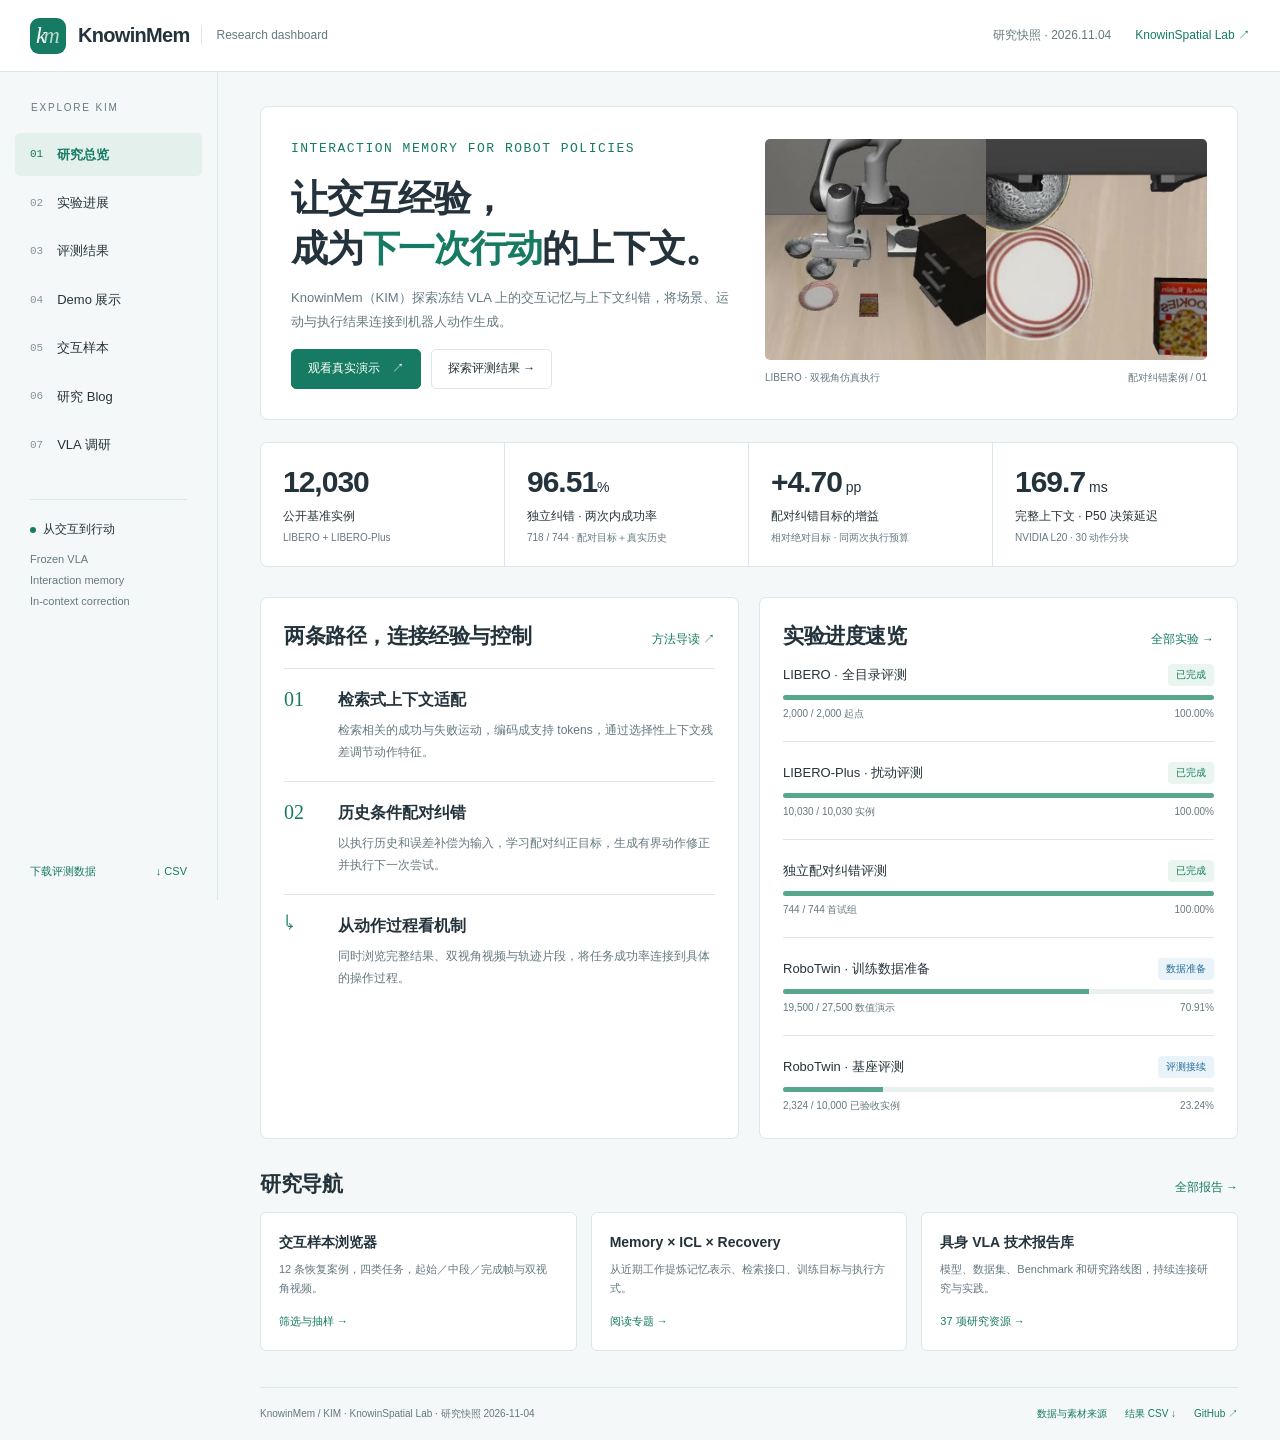
==== KnowinMem/index.html @ 3365cfcb "Publish KnowinMem research dashboard and refresh KnowinSpatial Lab branding" ====
<!doctype html>
<html lang="zh-CN">
<head>
  <meta charset="utf-8">
  <meta name="viewport" content="width=device-width,initial-scale=1">
  <meta name="theme-color" content="#167b62">
  <title>KnowinMem · 交互记忆与机器人纠错</title>
  <meta name="description" content="KnowinMem (KIM) 研究看板：交互记忆、上下文适配与机器人纠错。探索实验进展、完整评测、真实仿真 Demo、交互样本和具身 VLA 技术报告。">
  <meta property="og:title" content="KnowinMem · From interaction to better action">
  <meta property="og:description" content="实验、演示、数据与研究，一站探索 KIM。KnowinSpatial Lab 出品。">
  <meta property="og:type" content="website">
  <meta property="og:url" content="https://knowin-29.github.io/KnowinMem/">
  <meta property="og:image" content="https://knowin-29.github.io/KnowinMem/assets/demo-spatial-poster.jpg">
  <link rel="canonical" href="https://knowin-29.github.io/KnowinMem/">
  <link rel="icon" href="../assets/favicon.svg" type="image/svg+xml">
  <link rel="stylesheet" href="style.css">
  <script src="app.js" defer></script>
</head>
<body>
  <a class="skip" href="#content">跳至内容</a>
  <header class="topbar">
    <a class="brand" href="#overview"><span class="brand-mark" aria-hidden="true">k<span>m</span></span><strong>KnowinMem</strong><span class="brand-sub">Research dashboard</span></a>
    <div class="top-links"><span class="edition">研究快照 · 2026.11.04</span><a href="/">KnowinSpatial Lab ↗</a></div>
  </header>
  <div class="shell">
    <aside class="sidebar">
      <p class="nav-label">EXPLORE KIM</p>
      <nav aria-label="看板栏目">
        <a href="#overview" data-page="overview"><span>01</span>研究总览</a>
        <a href="#experiments" data-page="experiments"><span>02</span>实验进展</a>
        <a href="#results" data-page="results"><span>03</span>评测结果</a>
        <a href="#demos" data-page="demos"><span>04</span>Demo 展示</a>
        <a href="#samples" data-page="samples"><span>05</span>交互样本</a>
        <a href="#blog" data-page="blog"><span>06</span>研究 Blog</a>
        <a href="#research" data-page="research"><span>07</span>VLA 调研</a>
      </nav>
      <div class="sidebar-note"><span class="dot"></span>从交互到行动<p>Frozen VLA<br>Interaction memory<br>In-context correction</p></div>
      <a class="sidebar-bottom" href="data/results.csv" download>下载评测数据 <span>↓ CSV</span></a>
    </aside>
    <main id="content" tabindex="-1"><p class="loading">正在加载研究看板…</p></main>
  </div>
  <noscript><div class="noscript">请启用 JavaScript 浏览交互看板。也可以直接阅读<a href="reports/technical-roadmap.html">VLA 技术报告</a>，或下载<a href="data/results.csv">完整评测表</a>。</div></noscript>
</body>
</html>
---- KnowinMem/style.css ----
:root{color-scheme:light;--ink:#24333b;--muted:#657981;--line:#dde6e8;--green:#167b62;--soft:#eaf5f0;--blue:#2376a0;--bg:#f5f8f8;--white:#fff;--serif:Georgia,"Noto Serif SC",serif}*{box-sizing:border-box}body{margin:0;color:var(--ink);background:var(--bg);font:14px/1.65 -apple-system,BlinkMacSystemFont,"Segoe UI","PingFang SC","Microsoft YaHei",sans-serif;-webkit-font-smoothing:antialiased}a{color:var(--green);text-decoration:none}a:hover{text-decoration:underline;text-underline-offset:4px}button,input,select{font:inherit}button,a,select,input{ -webkit-tap-highlight-color:transparent}button{cursor:pointer}button:disabled{cursor:default;opacity:.4}button:focus-visible,a:focus-visible,input:focus-visible,select:focus-visible,summary:focus-visible{outline:3px solid #74b7a4;outline-offset:3px}button,input,select{border:1px solid var(--line);border-radius:6px;background:white;color:var(--ink);padding:8px 12px}button:hover{border-color:var(--green)}h1,h2,h3,p{margin-top:0}h1{font-size:36px;letter-spacing:-1.2px;line-height:1.32;margin-bottom:12px}h2{font-size:21px;letter-spacing:-.4px;line-height:1.4;margin-bottom:14px}h3{font-size:16px;line-height:1.5;margin-bottom:8px}p{margin-bottom:14px}img{display:block;max-width:100%;height:auto}.nowrap{white-space:nowrap}.topbar{height:72px;background:#fff;border-bottom:1px solid var(--line);display:flex;align-items:center;justify-content:space-between;padding:0 30px;position:sticky;top:0;z-index:20}.brand{display:flex;gap:12px;align-items:center;color:var(--ink);white-space:nowrap}.brand:hover{text-decoration:none}.brand strong{font-size:20px;letter-spacing:-.7px}.brand-mark{display:inline-flex;align-items:center;justify-content:center;font:italic 23px var(--serif);color:#fff;background:var(--green);width:36px;height:36px;border-radius:9px;letter-spacing:-3px;padding-right:3px}.brand-mark span{opacity:.7}.brand-sub{border-left:1px solid var(--line);padding-left:14px;color:var(--muted);font-size:12px}.top-links{display:flex;gap:24px;font-size:12px;align-items:center}.edition{color:var(--muted)}.shell{display:grid;grid-template-columns:218px minmax(0,1fr);max-width:1800px;margin:auto}.sidebar{height:calc(100vh - 72px);position:sticky;top:72px;border-right:1px solid var(--line);padding:28px 15px 20px;display:flex;flex-direction:column}.nav-label{font-size:10px;color:var(--muted);letter-spacing:1.8px;padding:0 16px;margin-bottom:16px}.sidebar nav{display:grid;gap:5px}.sidebar nav a{padding:11px 15px;color:var(--ink);font-size:13px;display:flex;gap:14px;align-items:center;border-radius:5px}.sidebar nav a span{font:11px ui-monospace,monospace;color:#84959b}.sidebar nav a:hover{background:#eef3f2;text-decoration:none}.sidebar nav a[aria-current=page]{color:var(--green);background:#e3f0eb;font-weight:650}.sidebar nav a[aria-current=page] span{color:var(--green)}.sidebar-note{margin:32px 15px 0;border-top:1px solid var(--line);padding-top:20px;font-size:12px}.sidebar-note p{font-size:11px;color:var(--muted);line-height:1.9;margin:10px 0}.dot{width:6px;height:6px;background:var(--green);display:inline-block;border-radius:50%;margin-right:7px}.sidebar-bottom{margin:auto 15px 0;padding-top:24px;font-size:11px;display:flex;justify-content:space-between;gap:12px}main{min-width:0;padding:34px 42px 18px;max-width:1420px;width:100%;margin:auto;min-height:calc(100vh - 72px)}.eyebrow{font:11px ui-monospace,SFMono-Regular,Consolas,monospace;letter-spacing:1.5px;color:var(--green);text-transform:uppercase;margin-bottom:12px}.lead{color:var(--muted);font-size:15px;line-height:1.85;max-width:740px}.page-head{display:flex;align-items:flex-start;justify-content:space-between;gap:24px;margin-bottom:24px}.page-head h1{font-size:30px}.page-head .lead{margin-bottom:0}.actions{display:flex;gap:10px;flex-wrap:wrap;align-items:center}.btn{display:inline-flex;align-items:center;justify-content:center;gap:12px;font-size:12px;padding:9px 16px;border:1px solid var(--line);border-radius:5px;background:#fff;color:var(--ink)}.btn:hover{border-color:var(--green);text-decoration:none}.btn.primary{background:var(--green);border-color:var(--green);color:#fff}.hero{display:grid;grid-template-columns:1fr 1fr;gap:32px;background:white;border:1px solid var(--line);padding:30px;border-radius:8px;align-items:center}.hero h1{font-size:37px;line-height:1.35}.hero h1 em{font-style:normal;color:var(--green)}.hero p{font-size:13px;color:var(--muted);line-height:1.9}.hero .eyebrow{color:var(--green)}.hero-media{margin:0;min-width:0}.hero-media img{border-radius:5px;width:100%;aspect-ratio:2/1;object-fit:cover;background:#e7ece8}.hero-media figcaption{display:flex;justify-content:space-between;color:var(--muted);font-size:10px;padding-top:10px;gap:8px}.metrics{display:grid;grid-template-columns:repeat(4,minmax(0,1fr));margin:22px 0 30px;border:1px solid var(--line);background:white;border-radius:7px}.metric{padding:19px 22px;border-right:1px solid var(--line)}.metric:last-child{border:0}.metric strong{display:block;font-size:30px;line-height:1.35;font-weight:650;letter-spacing:-1px;font-variant-numeric:tabular-nums}.metric strong small{font-size:14px;font-weight:450;letter-spacing:0}.metric span{display:block;font-size:12px;color:var(--ink);margin-top:5px}.metric p{font-size:10px;color:var(--muted);margin:3px 0 0}.section{margin:30px 0}.section-heading{display:flex;justify-content:space-between;gap:20px;align-items:baseline;margin-bottom:14px}.section-heading h2{margin:0}.section-heading a{font-size:12px}.panel{background:#fff;border:1px solid var(--line);border-radius:7px;padding:23px;min-width:0}.two-col{display:grid;grid-template-columns:1fr 1fr;gap:20px}.three-col{display:grid;grid-template-columns:repeat(3,1fr);gap:18px}.mechanism{border-top:1px solid var(--line);padding-top:19px;margin-top:18px;display:grid;grid-template-columns:40px 1fr;gap:14px}.mechanism:first-child{border:0;margin:0;padding:0}.mechanism .num{color:var(--green);font:20px var(--serif)}.mechanism p,.card p{font-size:12px;color:var(--muted);margin-bottom:0;line-height:1.8}.pill{display:inline-block;border-radius:4px;padding:3px 8px;background:var(--soft);color:var(--green);font-size:10px;white-space:nowrap}.pill.running{background:#eaf2fa;color:#286f9a}.pill.planned{background:#f1f2f2;color:#6c7c83}.small{font-size:12px;color:var(--muted)}.muted{color:var(--muted)}.mono{font:11px ui-monospace,monospace}.table-wrap{overflow-x:auto;background:#fff;border:1px solid var(--line);border-radius:6px}table{border-collapse:collapse;width:100%;font-size:12px;text-align:left}th{background:#f1f6f5;color:#52666f;font-weight:550;font-size:11px;white-space:nowrap}th,td{padding:12px 15px;border-bottom:1px solid var(--line);vertical-align:middle}tbody tr:last-child td{border-bottom:0}td.num,th.num{text-align:right;font-variant-numeric:tabular-nums;white-space:nowrap}td .sub{display:block;font-size:10px;color:var(--muted);margin-top:2px}.emphasis td{background:#edf7f2}.total td{font-weight:650;border-top:1px solid #c5d8cf}.table-note{font-size:11px;color:var(--muted);line-height:1.85;margin:10px 0 0}.progress-list{display:grid;gap:20px}.progress-item{border-bottom:1px solid var(--line);padding-bottom:18px}.progress-item:last-child{border:0;padding-bottom:0}.progress-top{display:flex;justify-content:space-between;align-items:center;gap:10px;font-size:13px;margin-bottom:9px}.track{height:5px;background:#eaf0ee;border-radius:6px;overflow:hidden}.track i{display:block;height:100%;background:#57a78e}.progress-meta{display:flex;justify-content:space-between;gap:10px;margin:6px 0 0;font-size:10px;color:var(--muted)}.timeline{list-style:none;padding:0;margin:0}.timeline li{display:grid;grid-template-columns:88px 1fr;gap:14px;border-bottom:1px solid var(--line);padding:14px 0}.timeline li:last-child{border:0}.timeline time{font:11px ui-monospace,monospace;color:var(--muted);padding-top:4px}.timeline p{font-size:12px;margin:3px 0 0;color:var(--muted)}.timeline strong{font-size:13px;font-weight:550}.toolbar{display:flex;gap:12px;align-items:center;flex-wrap:wrap;margin:18px 0}.toolbar input{min-width:180px;flex:1;max-width:360px;font-size:12px}.toolbar select{font-size:12px}.tabs{display:flex;flex-wrap:wrap;gap:5px}.tabs button{font-size:12px;background:transparent;border-color:transparent}.tabs button.active{color:var(--green);background:#e4f1eb;border-color:#bfdace}.charts{display:grid;grid-template-columns:1.1fr 1fr;gap:20px;margin-top:24px}.bars{display:grid;gap:15px}.bar-label{display:flex;justify-content:space-between;font-size:11px;margin-bottom:5px}.bar-track{background:#f0f4f3;height:14px;border-radius:2px;overflow:hidden}.bar-track span{height:100%;display:block;background:#9bc7b7}.bar-track .accent{background:var(--green)}.bar-track .blue{background:#7eaec5}.video-grid{align-items:start;display:grid;grid-template-columns:1fr 1fr;gap:20px}.video-card{background:#fff;border:1px solid var(--line);border-radius:7px;overflow:hidden}.video-card video{width:100%;display:block;aspect-ratio:2/1;background:#e1e8e5}.video-copy{padding:17px 20px}.video-copy p{font-size:12px;color:var(--muted);margin:7px 0 11px}.video-title{display:flex;align-items:center;justify-content:space-between;gap:12px}.video-title h3{margin:0}.video-meta{display:flex;gap:14px;font-size:10px;color:var(--muted);flex-wrap:wrap}.pair{padding:18px;background:#f0f5f3;border-top:1px solid var(--line)}.pair summary{font-size:12px;color:var(--green);cursor:pointer;margin-bottom:8px}.pair video{margin-top:8px}.sample-layout{display:grid;grid-template-columns:minmax(0,1.55fr) minmax(230px,.7fr);gap:24px}.sample-main video{width:100%;aspect-ratio:2/1;background:#e1e8e5;border-radius:5px}.frames{display:grid;grid-template-columns:repeat(3,minmax(0,1fr));gap:8px;margin-top:14px}.frames figure{margin:0}.frames img{width:100%;aspect-ratio:2/1;object-fit:cover;border-radius:3px}.frames figcaption{color:var(--muted);font-size:10px;margin-top:4px}.sample-details dl{margin:16px 0}.sample-details dl div{display:flex;justify-content:space-between;gap:15px;border-bottom:1px solid var(--line);padding:9px 0;font-size:12px}.sample-details dt{color:var(--muted)}.sample-details dd{margin:0;text-align:right}.sample-details h2{font-size:18px}.sample-actions{display:flex;gap:8px;flex-wrap:wrap;margin-top:20px}.sample-actions button{font-size:12px}.result-count{font-size:11px;color:var(--muted);margin-left:auto}.article-list{display:grid;grid-template-columns:repeat(2,minmax(0,1fr));gap:20px}.article-card{display:flex;flex-direction:column;background:white;border:1px solid var(--line);border-radius:7px;padding:26px;color:var(--ink);transition:border-color .15s}.article-card:hover{text-decoration:none;border-color:#79ac98}.article-card .index{font:italic 35px var(--serif);color:#b7cfc4;margin-bottom:20px}.article-card h2{font-size:20px;margin-bottom:10px}.article-card p{font-size:13px;color:var(--muted);line-height:1.85}.article-card .read{color:var(--green);font-size:12px;margin-top:auto}.figure{margin:0}.figure img{background:white;width:100%;border-radius:4px}.figure figcaption{font-size:11px;color:var(--muted);margin-top:12px}.resource-grid{display:grid;grid-template-columns:repeat(3,minmax(0,1fr));gap:14px}.resource{display:block;padding:18px;border:1px solid var(--line);background:#fff;border-radius:6px;color:var(--ink)}.resource:hover{text-decoration:none;border-color:#79ac98}.resource strong{display:block;font-size:14px}.resource p{font-size:11px;color:var(--muted);margin:6px 0 12px}.resource span{color:var(--green);font-size:11px}.library-table td{vertical-align:top}.library-table td:first-child{min-width:160px}.library-table td:nth-child(3){min-width:230px}.footer{margin-top:36px;padding:18px 0 0;border-top:1px solid var(--line);font-size:10px;color:var(--muted);display:flex;justify-content:space-between;gap:14px;flex-wrap:wrap}.footer nav{display:flex;gap:18px}.skip{position:fixed;left:10px;top:-100px;background:#fff;padding:10px;z-index:99}.skip:focus{top:10px}.noscript{padding:40px}.loading{padding:50px;color:var(--muted)}.empty{padding:32px;color:var(--muted);text-align:center}.article-page{max-width:940px;margin:0 auto;padding:48px 32px}.article-page header{border-bottom:1px solid var(--line);padding-bottom:24px;margin-bottom:30px}.article-page h1{font-size:34px}.article-page h2{margin-top:35px}.article-page h3{margin-top:25px}.article-page p,.article-page li{font-size:14px;line-height:1.95}.article-page .intro{font-size:17px;color:var(--muted)}.article-page .callout{padding:20px 24px;background:#eaf3ee;border-left:3px solid var(--green);margin:24px 0}.article-page table{font-size:12px}.article-page .toc{display:flex;flex-wrap:wrap;gap:10px 20px;font-size:12px;margin-top:20px}.article-page figure{margin:25px 0;background:white;border:1px solid var(--line);padding:16px}.article-page figcaption{font-size:11px;color:var(--muted);margin-top:12px}.article-page .sources{font-size:12px;line-height:1.8}.article-page .sources li{font-size:12px}.tagline{font-size:11px;color:var(--muted)}@media(min-width:1500px){.hero h1{font-size:43px}}@media(max-width:1100px){main{padding:26px}.hero{gap:20px;padding:24px}.hero h1{font-size:30px}.hero .lead{font-size:12px}.metric{padding:16px}.metric strong{font-size:26px}.resource-grid{grid-template-columns:1fr 1fr}.brand-sub{display:none}.shell{grid-template-columns:190px minmax(0,1fr)}}@media(max-width:800px){.topbar{height:62px;padding:0 20px}.top-links .edition{display:none}.top-links{font-size:11px}.brand strong{font-size:18px}.shell{display:block}.sidebar{height:auto;position:sticky;top:62px;z-index:15;padding:8px 14px;background:var(--bg);border-right:0;border-bottom:1px solid var(--line)}.sidebar nav{display:flex;gap:4px;overflow-x:auto;scrollbar-width:thin}.sidebar nav a{padding:8px 12px;white-space:nowrap;font-size:12px}.sidebar nav a span,.nav-label,.sidebar-note,.sidebar-bottom{display:none}main{padding:24px 20px}.hero{grid-template-columns:1fr 1fr}.hero h1{font-size:27px}.metrics{grid-template-columns:1fr 1fr}.metric:nth-child(2){border-right:0}.metric:nth-child(-n+2){border-bottom:1px solid var(--line)}.two-col,.charts{grid-template-columns:1fr}.sample-layout{grid-template-columns:1fr}.three-col{grid-template-columns:1fr}.article-card{padding:22px}.page-head{margin-bottom:20px}.page-head h1{font-size:27px}}@media(max-width:560px){.topbar{padding:0 16px}.brand{gap:9px}.brand-mark{width:31px;height:31px;font-size:20px}.top-links a{max-width:125px;font-size:10px;text-align:right}.hero{grid-template-columns:1fr;padding:22px;gap:22px}.hero h1{font-size:32px}.hero p{font-size:12px}.hero-media figcaption{font-size:9px}.metrics{margin-top:16px}.metric{padding:16px}.metric strong{font-size:27px}.metric span{font-size:11px}.metric p{font-size:10px}.page-head{display:block}.page-head .actions{margin-top:15px}.lead{font-size:13px}.video-grid,.article-list,.resource-grid{grid-template-columns:1fr}.panel{padding:19px}.toolbar{gap:8px}.toolbar input{max-width:none;width:100%;flex-basis:100%}.toolbar select{max-width:100%}.tabs{gap:1px}.tabs button{padding:7px 9px;font-size:11px}th,td{padding:10px 12px}.table-note{font-size:10px}.section-heading h2{font-size:19px}.timeline li{grid-template-columns:75px 1fr;gap:10px}.article-page{padding:30px 20px}.article-page h1{font-size:28px}.article-page .intro{font-size:15px}.article-page p,.article-page li{font-size:13px}.article-page figure{padding:8px}.result-count{margin-left:0}.footer{font-size:9px}}@media(prefers-reduced-motion:reduce){*{scroll-behavior:auto!important;transition:none!important}}@media print{.sidebar,.topbar,.toolbar,.actions,.footer{display:none}.shell{display:block}main,.article-page{max-width:none;padding:0}body{background:white}.panel,.table-wrap,.hero{break-inside:avoid}a{color:inherit}}
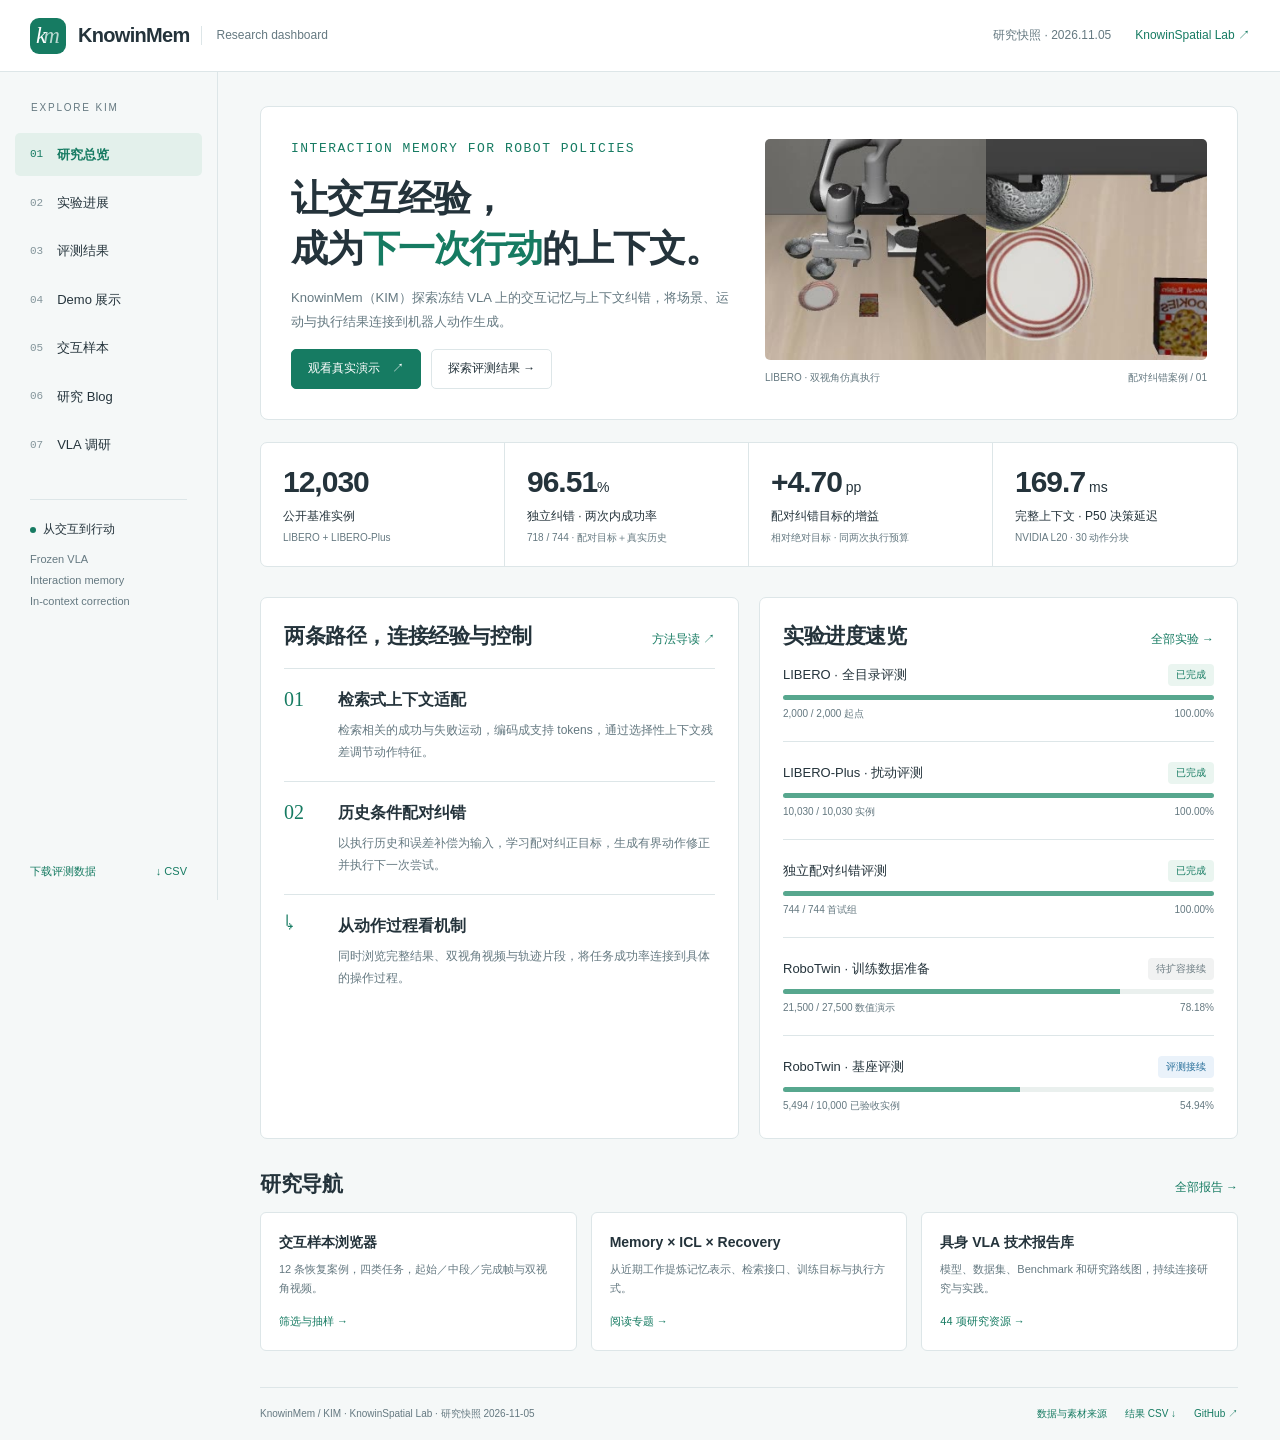
==== commit 0ca4ec90: "Refresh verified RoboTwin progress and mobile table layout" ====
--- a/KnowinMem/index.html
+++ b/KnowinMem/index.html
@@ -20,7 +20,7 @@
   <a class="skip" href="#content">跳至内容</a>
   <header class="topbar">
     <a class="brand" href="#overview"><span class="brand-mark" aria-hidden="true">k<span>m</span></span><strong>KnowinMem</strong><span class="brand-sub">Research dashboard</span></a>
-    <div class="top-links"><span class="edition">研究快照 · 2026.11.04</span><a href="/">KnowinSpatial Lab ↗</a></div>
+    <div class="top-links"><span class="edition">研究快照 · 2026.11.05</span><a href="/">KnowinSpatial Lab ↗</a></div>
   </header>
   <div class="shell">
     <aside class="sidebar">
--- a/KnowinMem/style.css
+++ b/KnowinMem/style.css
@@ -1 +1,2 @@
 :root{color-scheme:light;--ink:#24333b;--muted:#657981;--line:#dde6e8;--green:#167b62;--soft:#eaf5f0;--blue:#2376a0;--bg:#f5f8f8;--white:#fff;--serif:Georgia,"Noto Serif SC",serif}*{box-sizing:border-box}body{margin:0;color:var(--ink);background:var(--bg);font:14px/1.65 -apple-system,BlinkMacSystemFont,"Segoe UI","PingFang SC","Microsoft YaHei",sans-serif;-webkit-font-smoothing:antialiased}a{color:var(--green);text-decoration:none}a:hover{text-decoration:underline;text-underline-offset:4px}button,input,select{font:inherit}button,a,select,input{ -webkit-tap-highlight-color:transparent}button{cursor:pointer}button:disabled{cursor:default;opacity:.4}button:focus-visible,a:focus-visible,input:focus-visible,select:focus-visible,summary:focus-visible{outline:3px solid #74b7a4;outline-offset:3px}button,input,select{border:1px solid var(--line);border-radius:6px;background:white;color:var(--ink);padding:8px 12px}button:hover{border-color:var(--green)}h1,h2,h3,p{margin-top:0}h1{font-size:36px;letter-spacing:-1.2px;line-height:1.32;margin-bottom:12px}h2{font-size:21px;letter-spacing:-.4px;line-height:1.4;margin-bottom:14px}h3{font-size:16px;line-height:1.5;margin-bottom:8px}p{margin-bottom:14px}img{display:block;max-width:100%;height:auto}.nowrap{white-space:nowrap}.topbar{height:72px;background:#fff;border-bottom:1px solid var(--line);display:flex;align-items:center;justify-content:space-between;padding:0 30px;position:sticky;top:0;z-index:20}.brand{display:flex;gap:12px;align-items:center;color:var(--ink);white-space:nowrap}.brand:hover{text-decoration:none}.brand strong{font-size:20px;letter-spacing:-.7px}.brand-mark{display:inline-flex;align-items:center;justify-content:center;font:italic 23px var(--serif);color:#fff;background:var(--green);width:36px;height:36px;border-radius:9px;letter-spacing:-3px;padding-right:3px}.brand-mark span{opacity:.7}.brand-sub{border-left:1px solid var(--line);padding-left:14px;color:var(--muted);font-size:12px}.top-links{display:flex;gap:24px;font-size:12px;align-items:center}.edition{color:var(--muted)}.shell{display:grid;grid-template-columns:218px minmax(0,1fr);max-width:1800px;margin:auto}.sidebar{height:calc(100vh - 72px);position:sticky;top:72px;border-right:1px solid var(--line);padding:28px 15px 20px;display:flex;flex-direction:column}.nav-label{font-size:10px;color:var(--muted);letter-spacing:1.8px;padding:0 16px;margin-bottom:16px}.sidebar nav{display:grid;gap:5px}.sidebar nav a{padding:11px 15px;color:var(--ink);font-size:13px;display:flex;gap:14px;align-items:center;border-radius:5px}.sidebar nav a span{font:11px ui-monospace,monospace;color:#84959b}.sidebar nav a:hover{background:#eef3f2;text-decoration:none}.sidebar nav a[aria-current=page]{color:var(--green);background:#e3f0eb;font-weight:650}.sidebar nav a[aria-current=page] span{color:var(--green)}.sidebar-note{margin:32px 15px 0;border-top:1px solid var(--line);padding-top:20px;font-size:12px}.sidebar-note p{font-size:11px;color:var(--muted);line-height:1.9;margin:10px 0}.dot{width:6px;height:6px;background:var(--green);display:inline-block;border-radius:50%;margin-right:7px}.sidebar-bottom{margin:auto 15px 0;padding-top:24px;font-size:11px;display:flex;justify-content:space-between;gap:12px}main{min-width:0;padding:34px 42px 18px;max-width:1420px;width:100%;margin:auto;min-height:calc(100vh - 72px)}.eyebrow{font:11px ui-monospace,SFMono-Regular,Consolas,monospace;letter-spacing:1.5px;color:var(--green);text-transform:uppercase;margin-bottom:12px}.lead{color:var(--muted);font-size:15px;line-height:1.85;max-width:740px}.page-head{display:flex;align-items:flex-start;justify-content:space-between;gap:24px;margin-bottom:24px}.page-head h1{font-size:30px}.page-head .lead{margin-bottom:0}.actions{display:flex;gap:10px;flex-wrap:wrap;align-items:center}.btn{display:inline-flex;align-items:center;justify-content:center;gap:12px;font-size:12px;padding:9px 16px;border:1px solid var(--line);border-radius:5px;background:#fff;color:var(--ink)}.btn:hover{border-color:var(--green);text-decoration:none}.btn.primary{background:var(--green);border-color:var(--green);color:#fff}.hero{display:grid;grid-template-columns:1fr 1fr;gap:32px;background:white;border:1px solid var(--line);padding:30px;border-radius:8px;align-items:center}.hero h1{font-size:37px;line-height:1.35}.hero h1 em{font-style:normal;color:var(--green)}.hero p{font-size:13px;color:var(--muted);line-height:1.9}.hero .eyebrow{color:var(--green)}.hero-media{margin:0;min-width:0}.hero-media img{border-radius:5px;width:100%;aspect-ratio:2/1;object-fit:cover;background:#e7ece8}.hero-media figcaption{display:flex;justify-content:space-between;color:var(--muted);font-size:10px;padding-top:10px;gap:8px}.metrics{display:grid;grid-template-columns:repeat(4,minmax(0,1fr));margin:22px 0 30px;border:1px solid var(--line);background:white;border-radius:7px}.metric{padding:19px 22px;border-right:1px solid var(--line)}.metric:last-child{border:0}.metric strong{display:block;font-size:30px;line-height:1.35;font-weight:650;letter-spacing:-1px;font-variant-numeric:tabular-nums}.metric strong small{font-size:14px;font-weight:450;letter-spacing:0}.metric span{display:block;font-size:12px;color:var(--ink);margin-top:5px}.metric p{font-size:10px;color:var(--muted);margin:3px 0 0}.section{margin:30px 0}.section-heading{display:flex;justify-content:space-between;gap:20px;align-items:baseline;margin-bottom:14px}.section-heading h2{margin:0}.section-heading a{font-size:12px}.panel{background:#fff;border:1px solid var(--line);border-radius:7px;padding:23px;min-width:0}.two-col{display:grid;grid-template-columns:1fr 1fr;gap:20px}.three-col{display:grid;grid-template-columns:repeat(3,1fr);gap:18px}.mechanism{border-top:1px solid var(--line);padding-top:19px;margin-top:18px;display:grid;grid-template-columns:40px 1fr;gap:14px}.mechanism:first-child{border:0;margin:0;padding:0}.mechanism .num{color:var(--green);font:20px var(--serif)}.mechanism p,.card p{font-size:12px;color:var(--muted);margin-bottom:0;line-height:1.8}.pill{display:inline-block;border-radius:4px;padding:3px 8px;background:var(--soft);color:var(--green);font-size:10px;white-space:nowrap}.pill.running{background:#eaf2fa;color:#286f9a}.pill.planned{background:#f1f2f2;color:#6c7c83}.small{font-size:12px;color:var(--muted)}.muted{color:var(--muted)}.mono{font:11px ui-monospace,monospace}.table-wrap{overflow-x:auto;background:#fff;border:1px solid var(--line);border-radius:6px}table{border-collapse:collapse;width:100%;font-size:12px;text-align:left}th{background:#f1f6f5;color:#52666f;font-weight:550;font-size:11px;white-space:nowrap}th,td{padding:12px 15px;border-bottom:1px solid var(--line);vertical-align:middle}tbody tr:last-child td{border-bottom:0}td.num,th.num{text-align:right;font-variant-numeric:tabular-nums;white-space:nowrap}td .sub{display:block;font-size:10px;color:var(--muted);margin-top:2px}.emphasis td{background:#edf7f2}.total td{font-weight:650;border-top:1px solid #c5d8cf}.table-note{font-size:11px;color:var(--muted);line-height:1.85;margin:10px 0 0}.progress-list{display:grid;gap:20px}.progress-item{border-bottom:1px solid var(--line);padding-bottom:18px}.progress-item:last-child{border:0;padding-bottom:0}.progress-top{display:flex;justify-content:space-between;align-items:center;gap:10px;font-size:13px;margin-bottom:9px}.track{height:5px;background:#eaf0ee;border-radius:6px;overflow:hidden}.track i{display:block;height:100%;background:#57a78e}.progress-meta{display:flex;justify-content:space-between;gap:10px;margin:6px 0 0;font-size:10px;color:var(--muted)}.timeline{list-style:none;padding:0;margin:0}.timeline li{display:grid;grid-template-columns:88px 1fr;gap:14px;border-bottom:1px solid var(--line);padding:14px 0}.timeline li:last-child{border:0}.timeline time{font:11px ui-monospace,monospace;color:var(--muted);padding-top:4px}.timeline p{font-size:12px;margin:3px 0 0;color:var(--muted)}.timeline strong{font-size:13px;font-weight:550}.toolbar{display:flex;gap:12px;align-items:center;flex-wrap:wrap;margin:18px 0}.toolbar input{min-width:180px;flex:1;max-width:360px;font-size:12px}.toolbar select{font-size:12px}.tabs{display:flex;flex-wrap:wrap;gap:5px}.tabs button{font-size:12px;background:transparent;border-color:transparent}.tabs button.active{color:var(--green);background:#e4f1eb;border-color:#bfdace}.charts{display:grid;grid-template-columns:1.1fr 1fr;gap:20px;margin-top:24px}.bars{display:grid;gap:15px}.bar-label{display:flex;justify-content:space-between;font-size:11px;margin-bottom:5px}.bar-track{background:#f0f4f3;height:14px;border-radius:2px;overflow:hidden}.bar-track span{height:100%;display:block;background:#9bc7b7}.bar-track .accent{background:var(--green)}.bar-track .blue{background:#7eaec5}.video-grid{align-items:start;display:grid;grid-template-columns:1fr 1fr;gap:20px}.video-card{background:#fff;border:1px solid var(--line);border-radius:7px;overflow:hidden}.video-card video{width:100%;display:block;aspect-ratio:2/1;background:#e1e8e5}.video-copy{padding:17px 20px}.video-copy p{font-size:12px;color:var(--muted);margin:7px 0 11px}.video-title{display:flex;align-items:center;justify-content:space-between;gap:12px}.video-title h3{margin:0}.video-meta{display:flex;gap:14px;font-size:10px;color:var(--muted);flex-wrap:wrap}.pair{padding:18px;background:#f0f5f3;border-top:1px solid var(--line)}.pair summary{font-size:12px;color:var(--green);cursor:pointer;margin-bottom:8px}.pair video{margin-top:8px}.sample-layout{display:grid;grid-template-columns:minmax(0,1.55fr) minmax(230px,.7fr);gap:24px}.sample-main video{width:100%;aspect-ratio:2/1;background:#e1e8e5;border-radius:5px}.frames{display:grid;grid-template-columns:repeat(3,minmax(0,1fr));gap:8px;margin-top:14px}.frames figure{margin:0}.frames img{width:100%;aspect-ratio:2/1;object-fit:cover;border-radius:3px}.frames figcaption{color:var(--muted);font-size:10px;margin-top:4px}.sample-details dl{margin:16px 0}.sample-details dl div{display:flex;justify-content:space-between;gap:15px;border-bottom:1px solid var(--line);padding:9px 0;font-size:12px}.sample-details dt{color:var(--muted)}.sample-details dd{margin:0;text-align:right}.sample-details h2{font-size:18px}.sample-actions{display:flex;gap:8px;flex-wrap:wrap;margin-top:20px}.sample-actions button{font-size:12px}.result-count{font-size:11px;color:var(--muted);margin-left:auto}.article-list{display:grid;grid-template-columns:repeat(2,minmax(0,1fr));gap:20px}.article-card{display:flex;flex-direction:column;background:white;border:1px solid var(--line);border-radius:7px;padding:26px;color:var(--ink);transition:border-color .15s}.article-card:hover{text-decoration:none;border-color:#79ac98}.article-card .index{font:italic 35px var(--serif);color:#b7cfc4;margin-bottom:20px}.article-card h2{font-size:20px;margin-bottom:10px}.article-card p{font-size:13px;color:var(--muted);line-height:1.85}.article-card .read{color:var(--green);font-size:12px;margin-top:auto}.figure{margin:0}.figure img{background:white;width:100%;border-radius:4px}.figure figcaption{font-size:11px;color:var(--muted);margin-top:12px}.resource-grid{display:grid;grid-template-columns:repeat(3,minmax(0,1fr));gap:14px}.resource{display:block;padding:18px;border:1px solid var(--line);background:#fff;border-radius:6px;color:var(--ink)}.resource:hover{text-decoration:none;border-color:#79ac98}.resource strong{display:block;font-size:14px}.resource p{font-size:11px;color:var(--muted);margin:6px 0 12px}.resource span{color:var(--green);font-size:11px}.library-table td{vertical-align:top}.library-table td:first-child{min-width:160px}.library-table td:nth-child(3){min-width:230px}.footer{margin-top:36px;padding:18px 0 0;border-top:1px solid var(--line);font-size:10px;color:var(--muted);display:flex;justify-content:space-between;gap:14px;flex-wrap:wrap}.footer nav{display:flex;gap:18px}.skip{position:fixed;left:10px;top:-100px;background:#fff;padding:10px;z-index:99}.skip:focus{top:10px}.noscript{padding:40px}.loading{padding:50px;color:var(--muted)}.empty{padding:32px;color:var(--muted);text-align:center}.article-page{max-width:940px;margin:0 auto;padding:48px 32px}.article-page header{border-bottom:1px solid var(--line);padding-bottom:24px;margin-bottom:30px}.article-page h1{font-size:34px}.article-page h2{margin-top:35px}.article-page h3{margin-top:25px}.article-page p,.article-page li{font-size:14px;line-height:1.95}.article-page .intro{font-size:17px;color:var(--muted)}.article-page .callout{padding:20px 24px;background:#eaf3ee;border-left:3px solid var(--green);margin:24px 0}.article-page table{font-size:12px}.article-page .toc{display:flex;flex-wrap:wrap;gap:10px 20px;font-size:12px;margin-top:20px}.article-page figure{margin:25px 0;background:white;border:1px solid var(--line);padding:16px}.article-page figcaption{font-size:11px;color:var(--muted);margin-top:12px}.article-page .sources{font-size:12px;line-height:1.8}.article-page .sources li{font-size:12px}.tagline{font-size:11px;color:var(--muted)}@media(min-width:1500px){.hero h1{font-size:43px}}@media(max-width:1100px){main{padding:26px}.hero{gap:20px;padding:24px}.hero h1{font-size:30px}.hero .lead{font-size:12px}.metric{padding:16px}.metric strong{font-size:26px}.resource-grid{grid-template-columns:1fr 1fr}.brand-sub{display:none}.shell{grid-template-columns:190px minmax(0,1fr)}}@media(max-width:800px){.topbar{height:62px;padding:0 20px}.top-links .edition{display:none}.top-links{font-size:11px}.brand strong{font-size:18px}.shell{display:block}.sidebar{height:auto;position:sticky;top:62px;z-index:15;padding:8px 14px;background:var(--bg);border-right:0;border-bottom:1px solid var(--line)}.sidebar nav{display:flex;gap:4px;overflow-x:auto;scrollbar-width:thin}.sidebar nav a{padding:8px 12px;white-space:nowrap;font-size:12px}.sidebar nav a span,.nav-label,.sidebar-note,.sidebar-bottom{display:none}main{padding:24px 20px}.hero{grid-template-columns:1fr 1fr}.hero h1{font-size:27px}.metrics{grid-template-columns:1fr 1fr}.metric:nth-child(2){border-right:0}.metric:nth-child(-n+2){border-bottom:1px solid var(--line)}.two-col,.charts{grid-template-columns:1fr}.sample-layout{grid-template-columns:1fr}.three-col{grid-template-columns:1fr}.article-card{padding:22px}.page-head{margin-bottom:20px}.page-head h1{font-size:27px}}@media(max-width:560px){.topbar{padding:0 16px}.brand{gap:9px}.brand-mark{width:31px;height:31px;font-size:20px}.top-links a{max-width:125px;font-size:10px;text-align:right}.hero{grid-template-columns:1fr;padding:22px;gap:22px}.hero h1{font-size:32px}.hero p{font-size:12px}.hero-media figcaption{font-size:9px}.metrics{margin-top:16px}.metric{padding:16px}.metric strong{font-size:27px}.metric span{font-size:11px}.metric p{font-size:10px}.page-head{display:block}.page-head .actions{margin-top:15px}.lead{font-size:13px}.video-grid,.article-list,.resource-grid{grid-template-columns:1fr}.panel{padding:19px}.toolbar{gap:8px}.toolbar input{max-width:none;width:100%;flex-basis:100%}.toolbar select{max-width:100%}.tabs{gap:1px}.tabs button{padding:7px 9px;font-size:11px}th,td{padding:10px 12px}.table-note{font-size:10px}.section-heading h2{font-size:19px}.timeline li{grid-template-columns:75px 1fr;gap:10px}.article-page{padding:30px 20px}.article-page h1{font-size:28px}.article-page .intro{font-size:15px}.article-page p,.article-page li{font-size:13px}.article-page figure{padding:8px}.result-count{margin-left:0}.footer{font-size:9px}}@media(prefers-reduced-motion:reduce){*{scroll-behavior:auto!important;transition:none!important}}@media print{.sidebar,.topbar,.toolbar,.actions,.footer{display:none}.shell{display:block}main,.article-page{max-width:none;padding:0}body{background:white}.panel,.table-wrap,.hero{break-inside:avoid}a{color:inherit}}
+@media screen and (max-width:800px){#experiment-rows td:first-child{min-width:150px}#experiment-rows td:last-child{min-width:280px}}
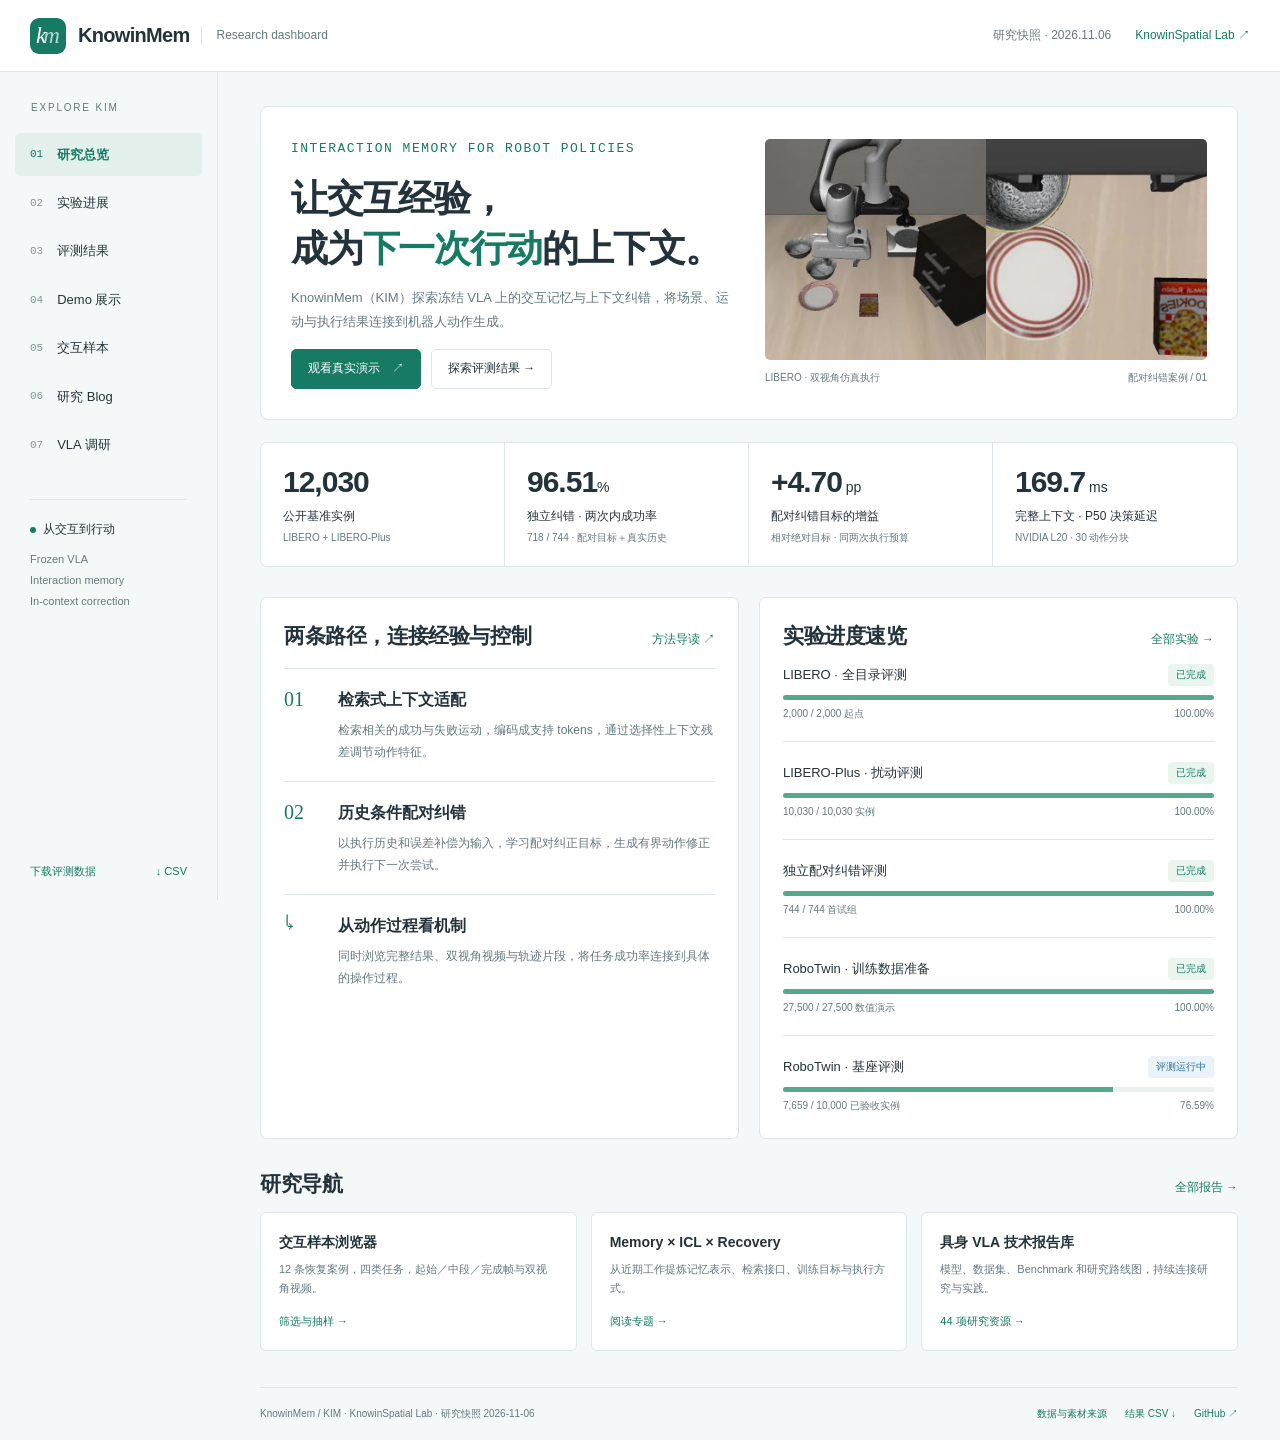
==== commit aad33f01: "Publish synchronized recovery demos and verified RoboTwin progress" ====
--- a/KnowinMem/index.html
+++ b/KnowinMem/index.html
@@ -14,13 +14,14 @@
   <link rel="canonical" href="https://knowin-29.github.io/KnowinMem/">
   <link rel="icon" href="../assets/favicon.svg" type="image/svg+xml">
   <link rel="stylesheet" href="style.css">
+  <link rel="stylesheet" href="comparisons.css">
   <script src="app.js" defer></script>
 </head>
 <body>
   <a class="skip" href="#content">跳至内容</a>
   <header class="topbar">
     <a class="brand" href="#overview"><span class="brand-mark" aria-hidden="true">k<span>m</span></span><strong>KnowinMem</strong><span class="brand-sub">Research dashboard</span></a>
-    <div class="top-links"><span class="edition">研究快照 · 2026.11.05</span><a href="/">KnowinSpatial Lab ↗</a></div>
+    <div class="top-links"><span class="edition">研究快照 · 2026.11.06</span><a href="/">KnowinSpatial Lab ↗</a></div>
   </header>
   <div class="shell">
     <aside class="sidebar">
--- a/KnowinMem/comparisons.css
+++ b/KnowinMem/comparisons.css
@@ -0,0 +1,18 @@
+/* Synchronized panels preserve the exported video's full four-view canvas. */
+.comparison-section{margin-bottom:40px}
+.comparison-intro{max-width:860px;color:var(--muted);margin:0 0 18px}
+.comparison-card video{width:100%;height:auto;aspect-ratio:1060/886;object-fit:contain;background:#f5f7f8}
+.comparison-card h3{font-size:17px;margin:5px 0 12px}
+.comparison-card .video-copy{padding:20px}
+.comparison-card .eyebrow{margin:0 0 4px}
+.comparison-outcomes{display:grid;grid-template-columns:1fr 1fr;gap:7px 18px;margin:14px 0;font-size:12px}
+.comparison-outcomes div{display:flex;justify-content:space-between;gap:10px;border-bottom:1px solid var(--line);padding-bottom:6px}
+.comparison-outcomes dt{color:var(--muted)}
+.comparison-outcomes dd{margin:0;font-variant-numeric:tabular-nums;white-space:nowrap}
+.comparison-outcomes .completed{color:var(--green);font-weight:650}
+.comparison-links{display:flex;flex-wrap:wrap;align-items:center;gap:10px 24px;margin-top:16px;font-size:13px}
+.comparison-reading{background:var(--soft);border:1px solid #d5e8df;border-radius:8px;padding:16px 20px;margin-top:18px}
+.comparison-reading p{margin:0;color:var(--muted);font-size:13px}
+.comparison-reading strong{color:var(--ink)}
+@media(max-width:1100px){.comparison-grid{grid-template-columns:1fr}.comparison-card{max-width:780px;width:100%;margin:0 auto}}
+@media(max-width:560px){.comparison-outcomes{grid-template-columns:1fr}.comparison-card .video-copy{padding:16px}.comparison-reading{padding:14px 16px}}
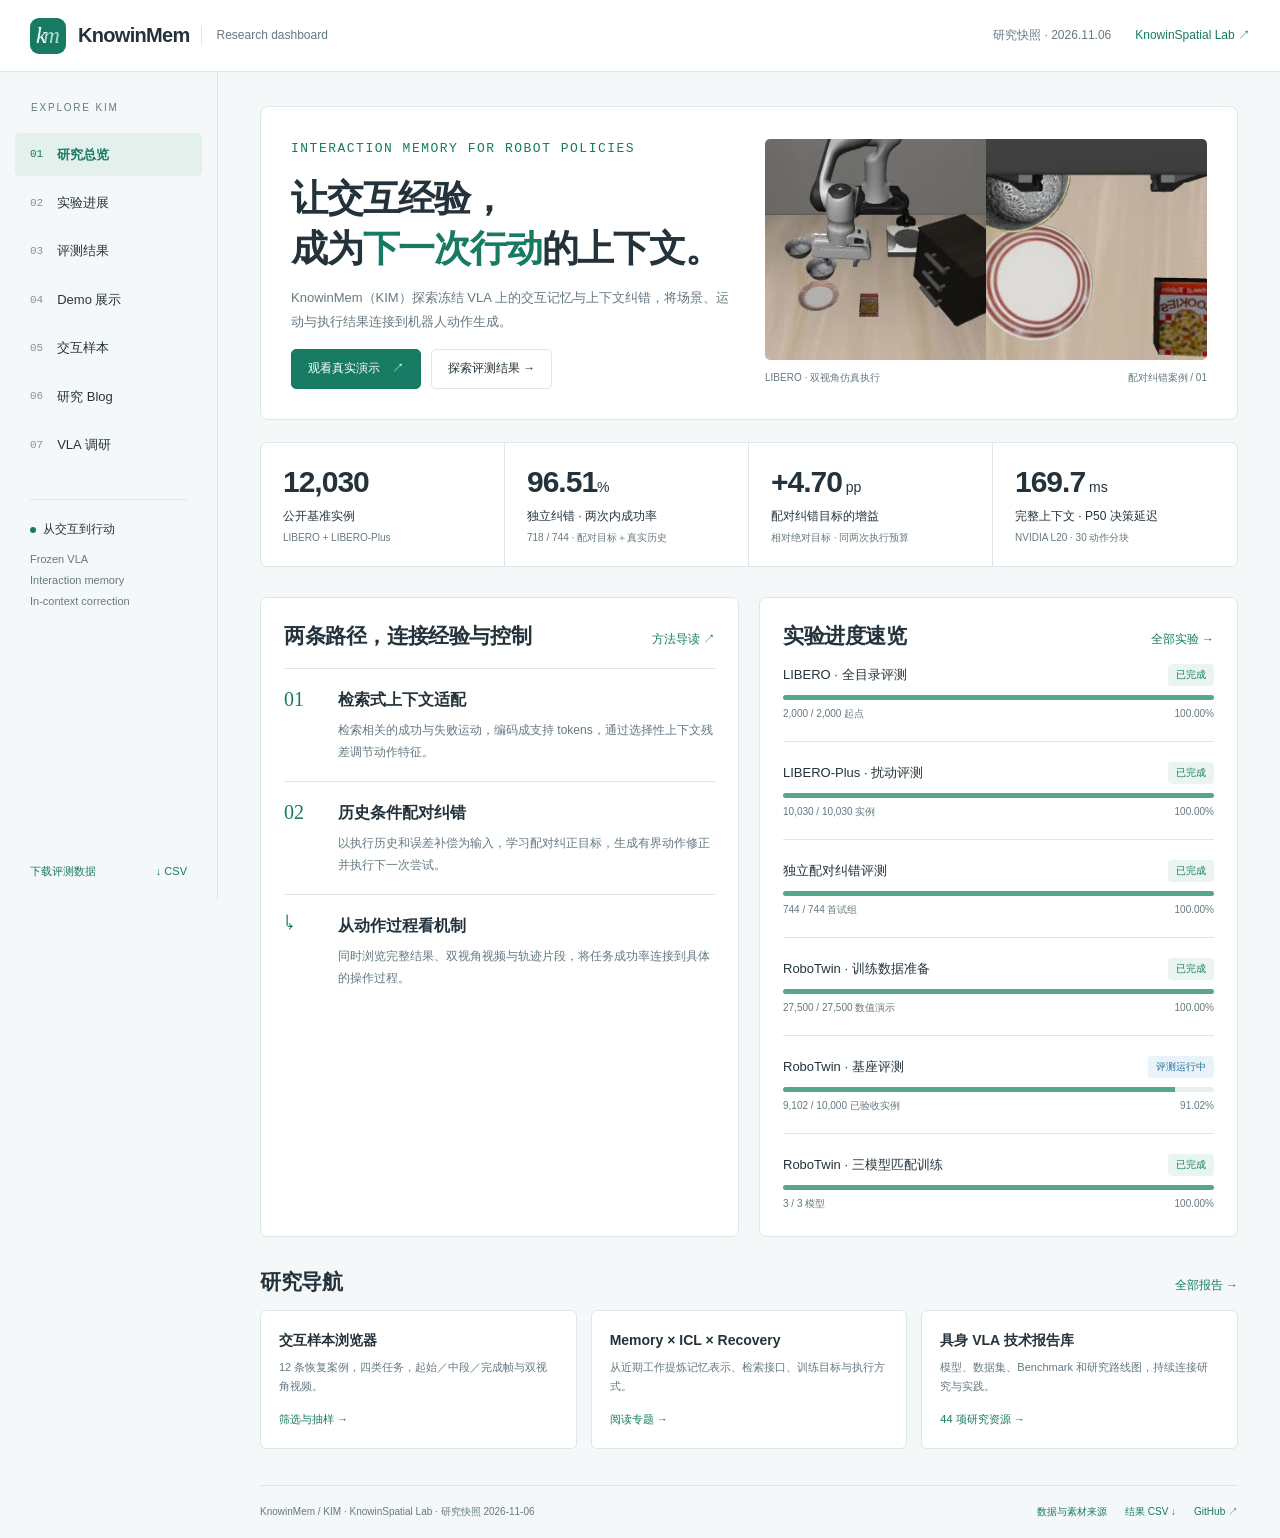
==== commit 5575bfb9: "Publish bimanual rollout demos and verified progress snapshot" ====
--- a/KnowinMem/index.html
+++ b/KnowinMem/index.html
@@ -15,6 +15,7 @@
   <link rel="icon" href="../assets/favicon.svg" type="image/svg+xml">
   <link rel="stylesheet" href="style.css">
   <link rel="stylesheet" href="comparisons.css">
+  <link rel="stylesheet" href="bimanual.css">
   <script src="app.js" defer></script>
 </head>
 <body>
--- a/KnowinMem/bimanual.css
+++ b/KnowinMem/bimanual.css
@@ -0,0 +1,9 @@
+.bimanual-section { margin: 42px 0; }
+.bimanual-grid { margin-top: 20px; }
+.bimanual-card:first-child { grid-column: 1 / -1; }
+.bimanual-card video { display: block; width: 100%; height: auto; aspect-ratio: 1024 / 432; object-fit: contain; background: #101f27; }
+.bimanual-card .video-copy > .small { display: inline-block; margin-top: 16px; }
+.bimanual-reading { padding: 20px 0; border-bottom: 1px solid var(--line, #dae3dc); }
+.bimanual-reading p { font-size: 13px; line-height: 1.8; color: var(--muted, #65766e); }
+.bimanual-reading .actions { gap: 12px 24px; font-size: 13px; }
+@media (max-width: 700px) { .bimanual-grid { grid-template-columns: minmax(0, 1fr); } .bimanual-card .video-title { align-items: flex-start; flex-wrap: wrap; } }
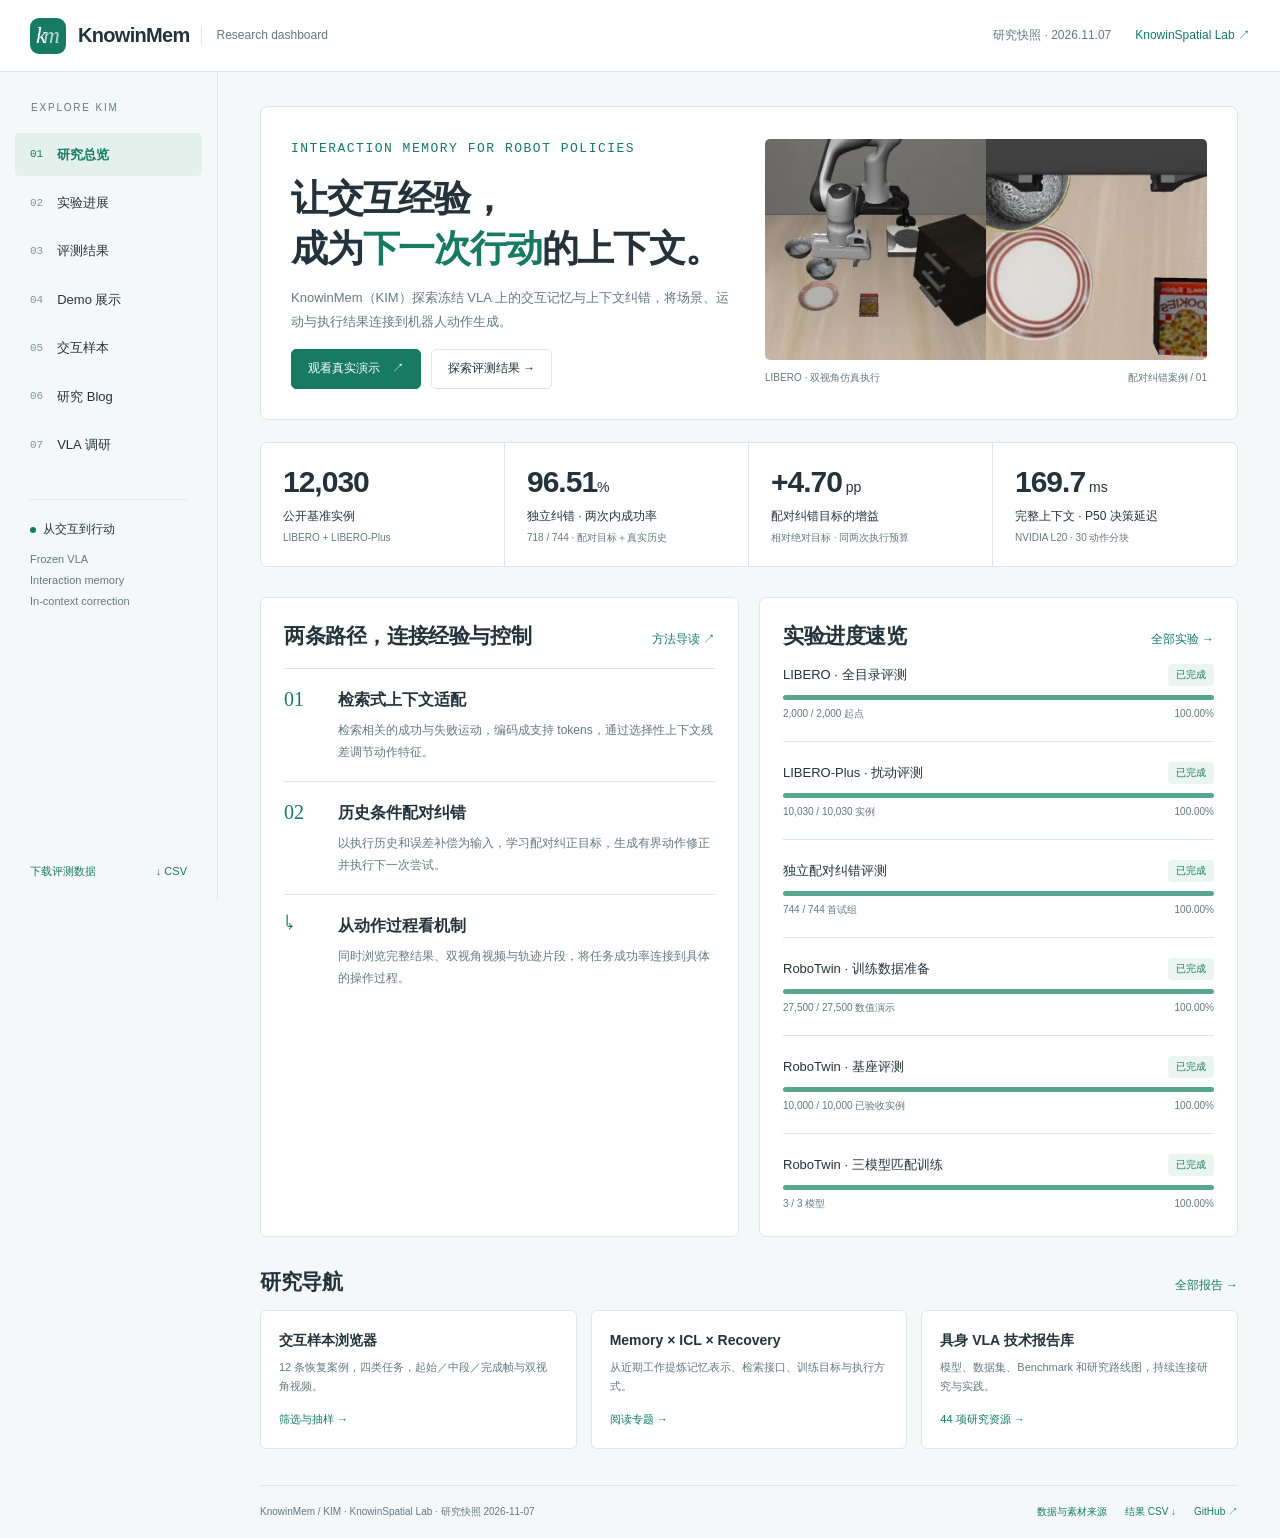
==== commit 24cb2965: "Publish complete RoboTwin base results and accepted progress" ====
--- a/KnowinMem/index.html
+++ b/KnowinMem/index.html
@@ -22,7 +22,7 @@
   <a class="skip" href="#content">跳至内容</a>
   <header class="topbar">
     <a class="brand" href="#overview"><span class="brand-mark" aria-hidden="true">k<span>m</span></span><strong>KnowinMem</strong><span class="brand-sub">Research dashboard</span></a>
-    <div class="top-links"><span class="edition">研究快照 · 2026.11.06</span><a href="/">KnowinSpatial Lab ↗</a></div>
+    <div class="top-links"><span class="edition">研究快照 · 2026.11.07</span><a href="/">KnowinSpatial Lab ↗</a></div>
   </header>
   <div class="shell">
     <aside class="sidebar">
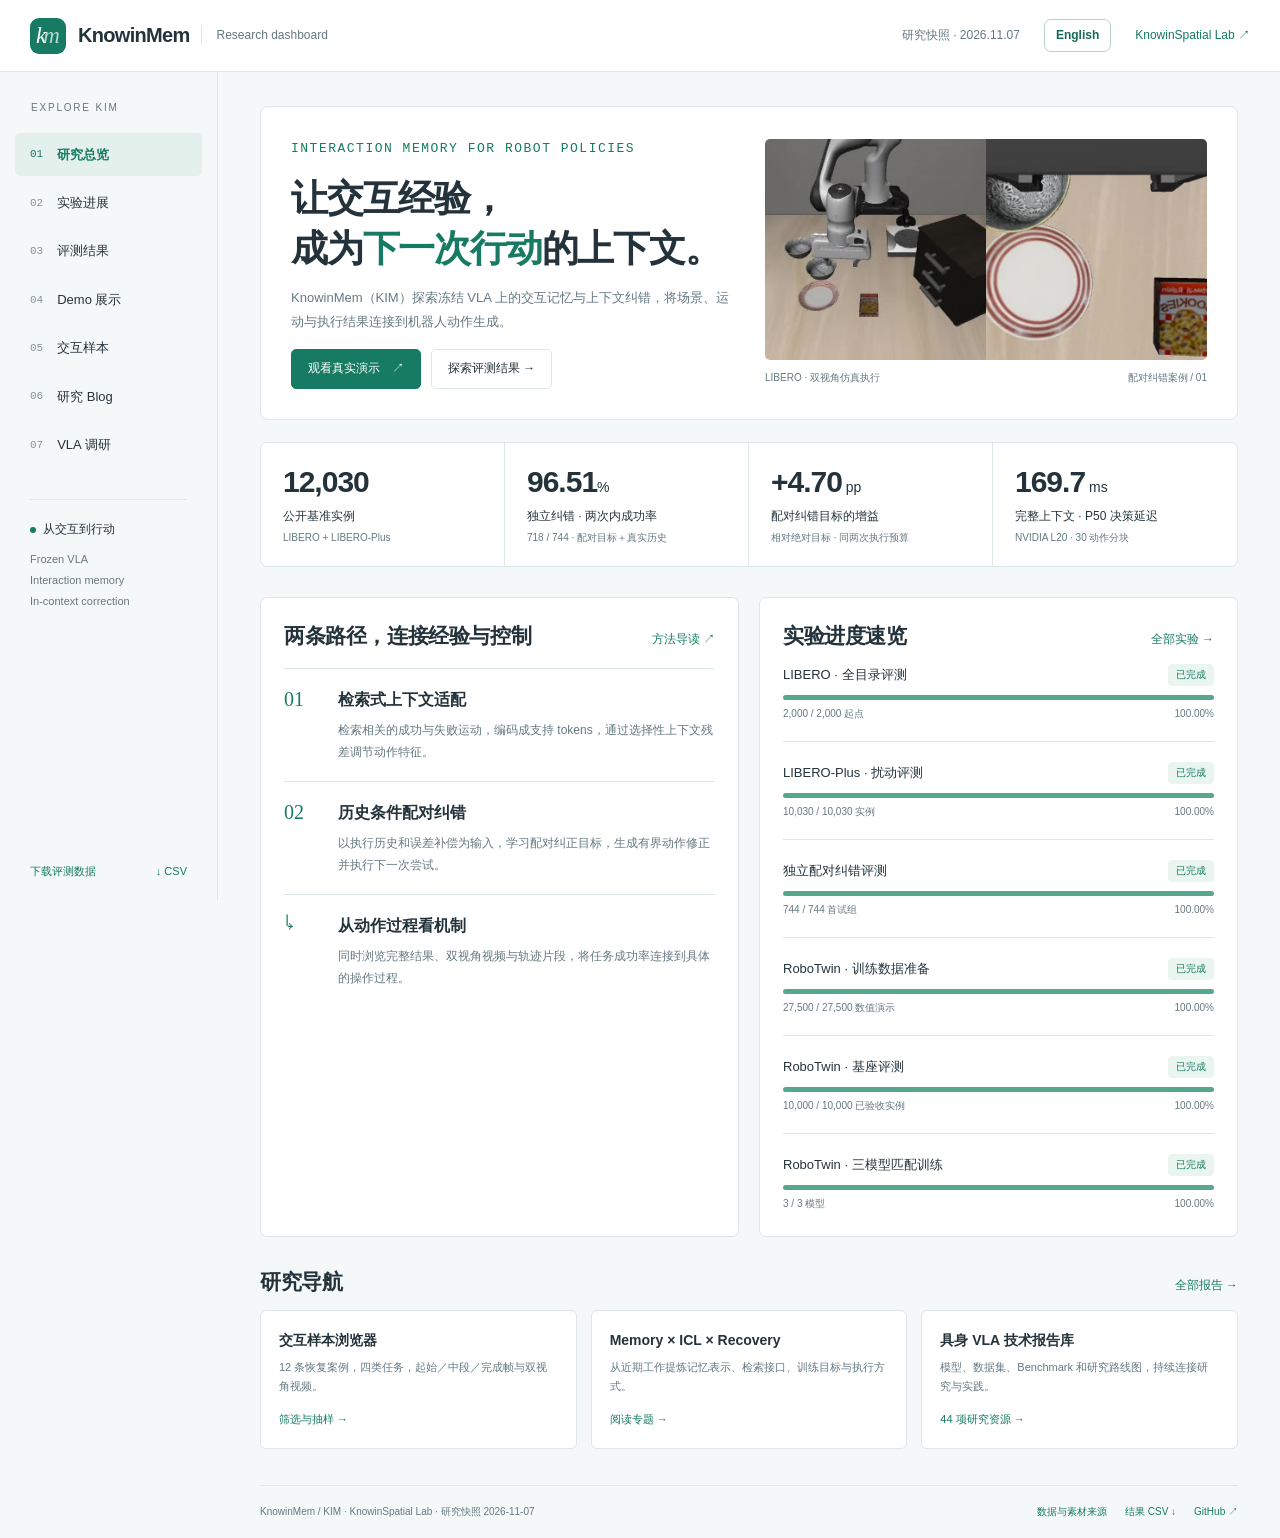
==== commit dfddeb36: "Add English dashboard and shared demo presentation" ====
--- a/KnowinMem/index.html
+++ b/KnowinMem/index.html
@@ -16,13 +16,14 @@
   <link rel="stylesheet" href="style.css">
   <link rel="stylesheet" href="comparisons.css">
   <link rel="stylesheet" href="bimanual.css">
-  <script src="app.js" defer></script>
+  <link rel="stylesheet" href="language.css">
+  <script src="language.js" defer></script>
 </head>
 <body>
   <a class="skip" href="#content">跳至内容</a>
   <header class="topbar">
     <a class="brand" href="#overview"><span class="brand-mark" aria-hidden="true">k<span>m</span></span><strong>KnowinMem</strong><span class="brand-sub">Research dashboard</span></a>
-    <div class="top-links"><span class="edition">研究快照 · 2026.11.07</span><a href="/">KnowinSpatial Lab ↗</a></div>
+    <div class="top-links"><span class="edition">研究快照 · 2026.11.07</span><a id="language-switch" href="?lang=en#overview" lang="en" hreflang="en">English</a><a href="/">KnowinSpatial Lab ↗</a></div>
   </header>
   <div class="shell">
     <aside class="sidebar">
--- a/KnowinMem/language.css
+++ b/KnowinMem/language.css
@@ -0,0 +1,2 @@
+#language-switch{border:1px solid #b8d2c8;border-radius:7px;padding:6px 11px;color:#146c56;font-weight:700;white-space:nowrap}html[lang=en] .hero h1{font-size:clamp(32px,3.4vw,54px);line-height:1.12}html[lang=en] .sidebar nav a{font-size:13px}html[lang=en] .page-head .lead{max-width:780px}html[lang=en] .comparison-outcomes dt{font-size:11px}html[lang=en] .comparison-outcomes dd{font-size:11px}html[lang=en] .video-title{align-items:flex-start;flex-wrap:wrap;gap:10px}html[lang=en] .video-title h3{flex:1;min-width:140px}html[lang=en] .sample-actions{flex-wrap:wrap}html[lang=en] table th{white-space:normal}html[lang=en] .snapshot-note{padding:12px 16px;border-left:3px solid #167b62;background:#eef6f1;color:#4d665a;font-size:13px;line-height:1.6;margin-bottom:24px}html[lang=en] .bimanual-reading,html[lang=en] .comparison-reading{font-size:13px;line-height:1.7;color:#56665e}html[lang=en] .sample-details dl div{gap:16px}html[lang=en] .sample-details dd{overflow-wrap:anywhere}html[lang=en] .frames{border-top:8px solid #263c33;border-bottom:8px solid #263c33}html[lang=en] .frames figcaption{font-size:11px;padding:5px}html[lang=en] .bimanual-card video,html[lang=en] .comparison-card video{width:100%;height:auto;display:block}html[lang=en] .toolbar select{max-width:100%}html[lang=en] .research-table td{min-width:130px}@media(max-width:700px){.top-links .edition{display:none}.top-links{gap:10px}html[lang=en] .comparison-grid,html[lang=en] .bimanual-grid{grid-template-columns:1fr}html[lang=en] .hero h1{font-size:34px}html[lang=en] .section-heading{align-items:flex-start;gap:12px;flex-wrap:wrap}html[lang=en] .page-head{display:block}html[lang=en] .page-head .btn{margin-top:16px}html[lang=en] .comparison-outcomes{grid-template-columns:1fr 1fr}}
+html[lang=en] .frames img{height:auto}
